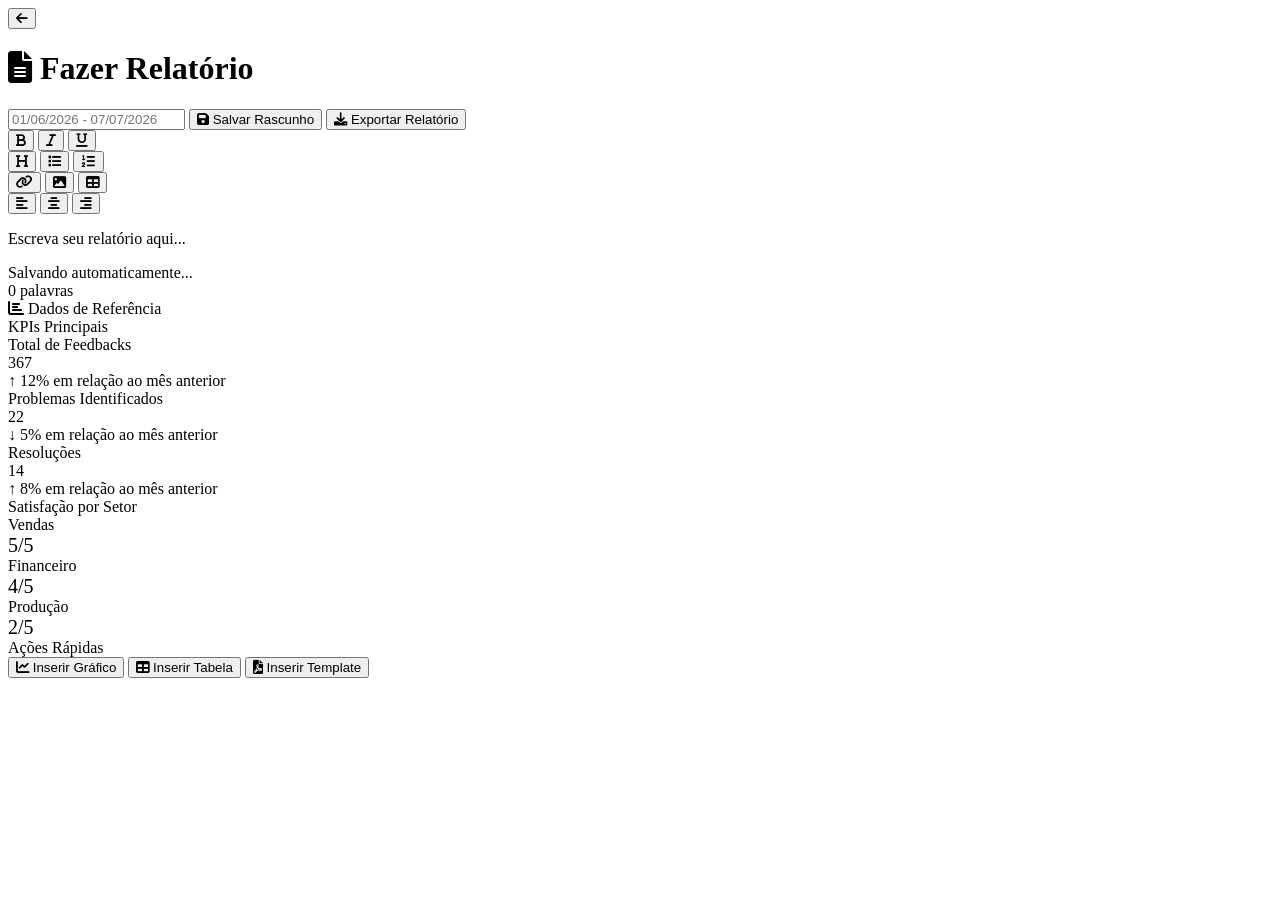
==== front.tcc/HTML/fazer.html @ 35858d3b "Commit das pastas dos códigos fonte do TCC" ====
<!DOCTYPE html>
<html lang="pt-BR">
<head>
    <meta charset="UTF-8">
    <meta name="viewport" content="width=device-width, initial-scale=1.0">
    <title>Fazer Relatório</title>
    <link rel="stylesheet" href="fazer.css">
    <link href="https://fonts.googleapis.com/css2?family=Inter:wght@300;400;500;600;700&display=swap" rel="stylesheet">
    <link rel="stylesheet" href="https://cdnjs.cloudflare.com/ajax/libs/font-awesome/6.0.0-beta3/css/all.min.css">
</head>
<body>
    <div class="header-container">
        <div class="header-left">
            <button class="back-button"><i class="fas fa-arrow-left"></i></button>
            <h1 class="header-title"><i class="fas fa-file-alt"></i> Fazer Relatório</h1>
        </div>
        <div class="header-actions">
            <input type="text" class="date-range-input" placeholder="01/06/2026 - 07/07/2026" readonly>
            <button class="save-btn"><i class="fas fa-save"></i> Salvar Rascunho</button>
            <button class="export-btn"><i class="fas fa-download"></i> Exportar Relatório</button>
        </div>
    </div>

    <div class="main-container">
        <div class="editor-section">
            <div class="editor-wrapper">
                <div class="editor-toolbar">
                    <div class="toolbar-group">
                        <button class="toolbar-btn" title="Negrito"><i class="fas fa-bold"></i></button>
                        <button class="toolbar-btn" title="Itálico"><i class="fas fa-italic"></i></button>
                        <button class="toolbar-btn" title="Sublinhado"><i class="fas fa-underline"></i></button>
                    </div>
                    <div class="toolbar-group">
                        <button class="toolbar-btn" title="Título"><i class="fas fa-heading"></i></button>
                        <button class="toolbar-btn" title="Lista"><i class="fas fa-list"></i></button>
                        <button class="toolbar-btn" title="Lista Ordenada"><i class="fas fa-list-ol"></i></button>
                    </div>
                    <div class="toolbar-group">
                        <button class="toolbar-btn" title="Link"><i class="fas fa-link"></i></button>
                        <button class="toolbar-btn" title="Inserir Imagem"><i class="fas fa-image"></i></button>
                        <button class="toolbar-btn" title="Tabela"><i class="fas fa-table"></i></button>
                    </div>
                    <div class="toolbar-group">
                        <button class="toolbar-btn" title="Alinhar Esquerda"><i class="fas fa-align-left"></i></button>
                        <button class="toolbar-btn" title="Alinhar Centro"><i class="fas fa-align-center"></i></button>
                        <button class="toolbar-btn" title="Alinhar Direita"><i class="fas fa-align-right"></i></button>
                    </div>
                </div>

                <div class="editor-content" contenteditable="true" id="editor">
                    <p>Escreva seu relatório aqui...</p>
                </div>

                <div class="editor-footer">
                    <div class="save-status">
                        <div class="save-indicator"></div>
                        <span>Salvando automaticamente...</span>
                    </div>
                    <div class="word-count">
                        <span id="word-count">0</span> palavras
                    </div>
                </div>
            </div>
        </div>

        <div class="sidebar">
            <div class="sidebar-title">
                <i class="fas fa-chart-bar"></i> Dados de Referência
            </div>

            <div class="sidebar-section">
                <div class="sidebar-section-title">KPIs Principais</div>
                
                <div class="metric-card">
                    <div class="metric-label">Total de Feedbacks</div>
                    <div class="metric-value">367</div>
                    <div class="metric-change">↑ 12% em relação ao mês anterior</div>
                </div>

                <div class="metric-card">
                    <div class="metric-label">Problemas Identificados</div>
                    <div class="metric-value">22</div>
                    <div class="metric-change negative">↓ 5% em relação ao mês anterior</div>
                </div>

                <div class="metric-card">
                    <div class="metric-label">Resoluções</div>
                    <div class="metric-value">14</div>
                    <div class="metric-change">↑ 8% em relação ao mês anterior</div>
                </div>
            </div>

            <div class="sidebar-section">
                <div class="sidebar-section-title">Satisfação por Setor</div>
                
                <div class="metric-card">
                    <div class="metric-label">Vendas</div>
                    <div class="metric-value" style="font-size: 1.25rem;">5/5</div>
                    <div class="mini-chart">
                        <div class="chart-bar active" style="height: 80%;"></div>
                        <div class="chart-bar active" style="height: 85%;"></div>
                        <div class="chart-bar active" style="height: 90%;"></div>
                        <div class="chart-bar active" style="height: 75%;"></div>
                    </div>
                </div>

                <div class="metric-card">
                    <div class="metric-label">Financeiro</div>
                    <div class="metric-value" style="font-size: 1.25rem;">4/5</div>
                    <div class="mini-chart">
                        <div class="chart-bar active" style="height: 70%;"></div>
                        <div class="chart-bar active" style="height: 75%;"></div>
                        <div class="chart-bar active" style="height: 80%;"></div>
                        <div class="chart-bar" style="height: 50%;"></div>
                    </div>
                </div>

                <div class="metric-card">
                    <div class="metric-label">Produção</div>
                    <div class="metric-value" style="font-size: 1.25rem;">2/5</div>
                    <div class="mini-chart">
                        <div class="chart-bar" style="height: 40%;"></div>
                        <div class="chart-bar" style="height: 35%;"></div>
                        <div class="chart-bar" style="height: 45%;"></div>
                        <div class="chart-bar" style="height: 30%;"></div>
                    </div>
                </div>
            </div>

            <div class="sidebar-section">
                <div class="sidebar-section-title">Ações Rápidas</div>
                <button class="insert-btn"><i class="fas fa-chart-line"></i> Inserir Gráfico</button>
                <button class="insert-btn"><i class="fas fa-table"></i> Inserir Tabela</button>
                <button class="insert-btn"><i class="fas fa-file-pdf"></i> Inserir Template</button>
            </div>
        </div>
    </div>

    <script src="fazer.js"></script>
</body>
</html>
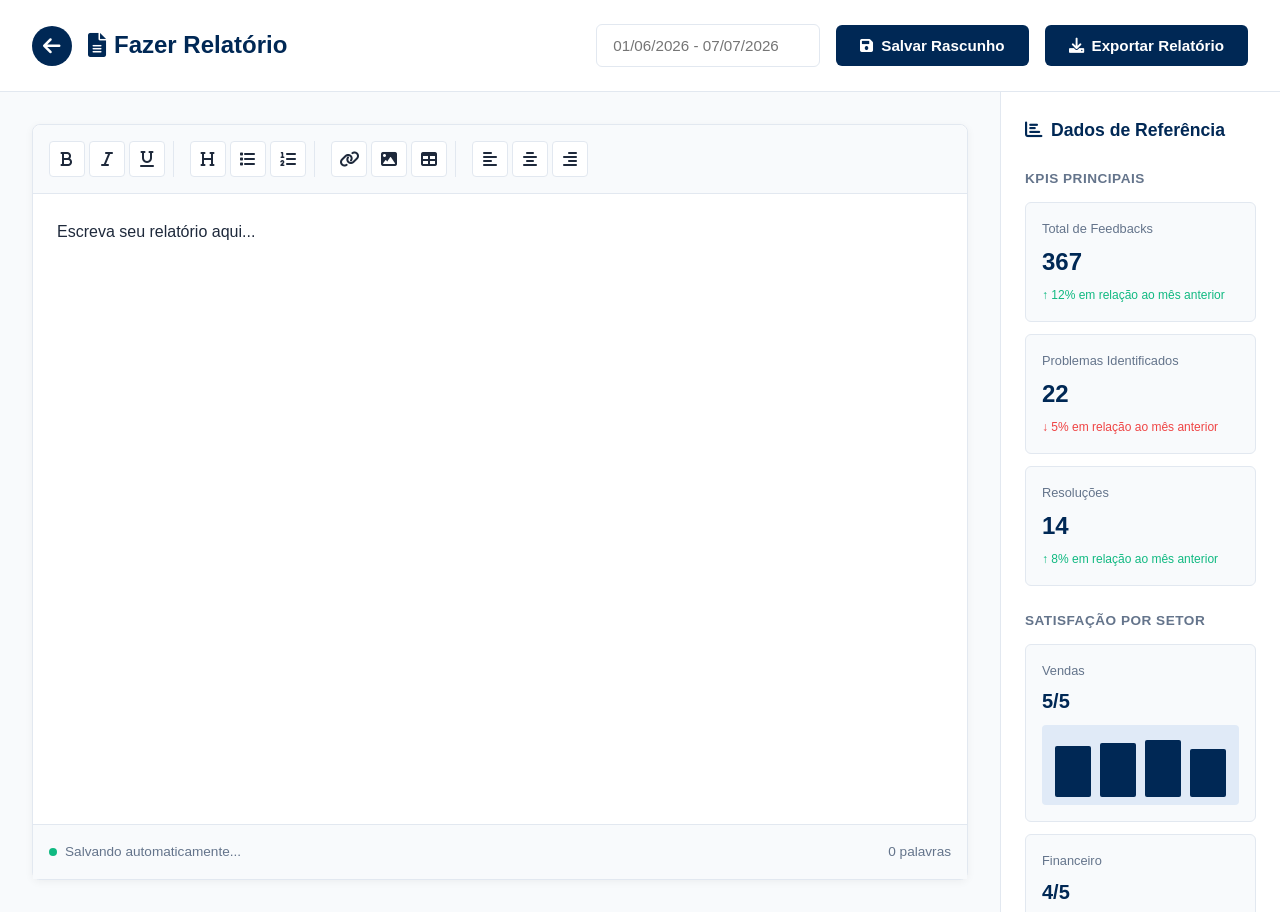
==== commit 05f9d538: "commit do codigo fonte do projeto" ====
--- a/front.tcc/HTML/fazer.html
+++ b/front.tcc/HTML/fazer.html
@@ -4,7 +4,7 @@
     <meta charset="UTF-8">
     <meta name="viewport" content="width=device-width, initial-scale=1.0">
     <title>Fazer Relatório</title>
-    <link rel="stylesheet" href="fazer.css">
+    <link rel="stylesheet" href="../CSS/fazer.css">
     <link href="https://fonts.googleapis.com/css2?family=Inter:wght@300;400;500;600;700&display=swap" rel="stylesheet">
     <link rel="stylesheet" href="https://cdnjs.cloudflare.com/ajax/libs/font-awesome/6.0.0-beta3/css/all.min.css">
 </head>
@@ -136,6 +136,6 @@
         </div>
     </div>
 
-    <script src="fazer.js"></script>
+    <script src="../CSS/fazer.css"></script>
 </body>
 </html>
--- a/front.tcc/CSS/fazer.css
+++ b/front.tcc/CSS/fazer.css
@@ -0,0 +1,405 @@
+:root {
+    --brand-blue: #002855;
+    --brand-blue-hover: #003d80;
+    --brand-blue-light: #e0eaf7;
+    --bg-light: #f8fafc;
+    --text-main: #1e293b;
+    --text-muted: #64748b;
+    --white: #ffffff;
+    --border-color: #e2e8f0;
+    --success: #10b981;
+    --danger: #ef4444;
+    --warning: #f59e0b;
+    --info: #3b82f6;
+}
+
+* {
+    margin: 0;
+    padding: 0;
+    box-sizing: border-box;
+}
+
+body {
+    font-family: 'Inter', -apple-system, BlinkMacSystemFont, "Segoe UI", Roboto, Helvetica, Arial, sans-serif;
+    background-color: var(--bg-light);
+    color: var(--text-main);
+    line-height: 1.6;
+}
+
+/* Header */
+.header-container {
+    display: flex;
+    justify-content: space-between;
+    align-items: center;
+    padding: 1.5rem 2rem;
+    background-color: var(--white);
+    border-bottom: 1px solid var(--border-color);
+    position: sticky;
+    top: 0;
+    z-index: 100;
+}
+
+.header-left {
+    display: flex;
+    align-items: center;
+    gap: 1rem;
+}
+
+.back-button {
+    width: 40px;
+    height: 40px;
+    border-radius: 50%;
+    background-color: var(--brand-blue);
+    color: white;
+    display: flex;
+    align-items: center;
+    justify-content: center;
+    text-decoration: none;
+    transition: opacity 0.2s;
+    font-size: 1.25rem;
+    border: none;
+    cursor: pointer;
+}
+
+.back-button:hover {
+    opacity: 0.9;
+}
+
+.header-title {
+    font-size: 1.5rem;
+    font-weight: 700;
+    color: var(--brand-blue);
+    display: flex;
+    align-items: center;
+    gap: 0.5rem;
+}
+
+.header-actions {
+    display: flex;
+    gap: 1rem;
+    align-items: center;
+}
+
+.date-range-input {
+    border: 1px solid var(--border-color);
+    padding: 0.75rem 1rem;
+    border-radius: 6px;
+    font-size: 0.95rem;
+    background-color: var(--white);
+    cursor: pointer;
+    transition: border-color 0.2s;
+}
+
+.date-range-input:hover,
+.date-range-input:focus {
+    border-color: var(--brand-blue);
+    outline: none;
+}
+
+.export-btn,
+.save-btn {
+    background-color: var(--brand-blue);
+    color: white;
+    border: none;
+    padding: 0.75rem 1.5rem;
+    border-radius: 6px;
+    font-size: 0.95rem;
+    font-weight: 600;
+    cursor: pointer;
+    transition: background-color 0.2s;
+    display: flex;
+    align-items: center;
+    gap: 0.5rem;
+}
+
+.export-btn:hover,
+.save-btn:hover {
+    background-color: var(--brand-blue-hover);
+}
+
+/* Main Container */
+.main-container {
+    display: flex;
+    height: calc(100vh - 80px);
+    overflow: hidden;
+}
+
+/* Editor Section */
+.editor-section {
+    flex: 1;
+    display: flex;
+    flex-direction: column;
+    padding: 2rem;
+    overflow-y: auto;
+}
+
+.editor-wrapper {
+    flex: 1;
+    display: flex;
+    flex-direction: column;
+    background-color: var(--white);
+    border-radius: 8px;
+    border: 1px solid var(--border-color);
+    box-shadow: 0 2px 8px rgba(0,0,0,0.05);
+}
+
+/* Toolbar */
+.editor-toolbar {
+    display: flex;
+    gap: 0.5rem;
+    padding: 1rem;
+    border-bottom: 1px solid var(--border-color);
+    flex-wrap: wrap;
+    background-color: var(--bg-light);
+    border-radius: 8px 8px 0 0;
+}
+
+.toolbar-group {
+    display: flex;
+    gap: 0.25rem;
+    border-right: 1px solid var(--border-color);
+    padding-right: 0.5rem;
+    margin-right: 0.5rem;
+}
+
+.toolbar-group:last-child {
+    border-right: none;
+    margin-right: 0;
+}
+
+.toolbar-btn {
+    width: 36px;
+    height: 36px;
+    border: 1px solid var(--border-color);
+    background-color: var(--white);
+    border-radius: 4px;
+    cursor: pointer;
+    display: flex;
+    align-items: center;
+    justify-content: center;
+    font-size: 1rem;
+    transition: background-color 0.2s, border-color 0.2s;
+    color: var(--text-main);
+}
+
+.toolbar-btn:hover {
+    background-color: var(--brand-blue-light);
+    border-color: var(--brand-blue);
+    color: var(--brand-blue);
+}
+
+.toolbar-btn.active {
+    background-color: var(--brand-blue);
+    border-color: var(--brand-blue);
+    color: white;
+}
+
+/* Editor Content Area */
+.editor-content {
+    flex: 1;
+    padding: 1.5rem;
+    overflow-y: auto;
+    font-size: 1rem;
+    line-height: 1.8;
+}
+
+.editor-content:focus {
+    outline: none;
+}
+
+.editor-content p {
+    margin-bottom: 1rem;
+}
+
+/* Footer */
+.editor-footer {
+    display: flex;
+    justify-content: space-between;
+    align-items: center;
+    padding: 1rem;
+    border-top: 1px solid var(--border-color);
+    background-color: var(--bg-light);
+    font-size: 0.85rem;
+    color: var(--text-muted);
+}
+
+.save-status {
+    display: flex;
+    align-items: center;
+    gap: 0.5rem;
+}
+
+.save-indicator {
+    width: 8px;
+    height: 8px;
+    border-radius: 50%;
+    background-color: var(--success);
+    animation: pulse 2s infinite;
+}
+
+@keyframes pulse {
+    0%, 100% {
+        opacity: 1;
+    }
+    50% {
+        opacity: 0.5;
+    }
+}
+
+.word-count {
+    color: var(--text-muted);
+}
+
+/* Sidebar */
+.sidebar {
+    width: 280px;
+    background-color: var(--white);
+    border-left: 1px solid var(--border-color);
+    overflow-y: auto;
+    padding: 1.5rem;
+}
+
+.sidebar-title {
+    font-size: 1.1rem;
+    font-weight: 700;
+    color: var(--brand-blue);
+    margin-bottom: 1.5rem;
+    display: flex;
+    align-items: center;
+    gap: 0.5rem;
+}
+
+.sidebar-section {
+    margin-bottom: 1.5rem;
+}
+
+.sidebar-section-title {
+    font-size: 0.85rem;
+    font-weight: 600;
+    color: var(--text-muted);
+    text-transform: uppercase;
+    margin-bottom: 0.75rem;
+    letter-spacing: 0.5px;
+}
+
+.metric-card {
+    background-color: var(--bg-light);
+    padding: 1rem;
+    border-radius: 6px;
+    border: 1px solid var(--border-color);
+    margin-bottom: 0.75rem;
+}
+
+.metric-label {
+    font-size: 0.8rem;
+    color: var(--text-muted);
+    margin-bottom: 0.25rem;
+}
+
+.metric-value {
+    font-size: 1.5rem;
+    font-weight: 700;
+    color: var(--brand-blue);
+}
+
+.metric-change {
+    font-size: 0.75rem;
+    color: var(--success);
+    margin-top: 0.25rem;
+}
+
+.metric-change.negative {
+    color: var(--danger);
+}
+
+.mini-chart {
+    width: 100%;
+    height: 80px;
+    background-color: var(--brand-blue-light);
+    border-radius: 4px;
+    margin-top: 0.5rem;
+    display: flex;
+    align-items: flex-end;
+    justify-content: space-around;
+    padding: 0.5rem;
+}
+
+.chart-bar {
+    width: 20%;
+    background-color: var(--brand-blue);
+    border-radius: 2px;
+    opacity: 0.7;
+}
+
+.chart-bar.active {
+    opacity: 1;
+}
+
+.insert-btn {
+    width: 100%;
+    background-color: var(--brand-blue-light);
+    color: var(--brand-blue);
+    border: 1px solid var(--brand-blue);
+    padding: 0.75rem;
+    border-radius: 6px;
+    cursor: pointer;
+    font-size: 0.9rem;
+    font-weight: 600;
+    transition: background-color 0.2s;
+    margin-top: 0.5rem;
+}
+
+.insert-btn:hover {
+    background-color: var(--brand-blue);
+    color: white;
+}
+
+/* Responsividade */
+@media (max-width: 1024px) {
+    .main-container {
+        flex-direction: column;
+    }
+
+    .sidebar {
+        width: 100%;
+        border-left: none;
+        border-top: 1px solid var(--border-color);
+        max-height: 300px;
+    }
+
+    .header-actions {
+        flex-wrap: wrap;
+        gap: 0.5rem;
+    }
+}
+
+@media (max-width: 768px) {
+    .header-container {
+        padding: 1rem;
+        flex-wrap: wrap;
+        gap: 1rem;
+    }
+
+    .header-actions {
+        width: 100%;
+        order: 3;
+    }
+
+    .editor-section {
+        padding: 1rem;
+    }
+
+    .editor-toolbar {
+        gap: 0.25rem;
+    }
+
+    .toolbar-btn {
+        width: 32px;
+        height: 32px;
+        font-size: 0.9rem;
+    }
+
+    .sidebar {
+        padding: 1rem;
+    }
+}
